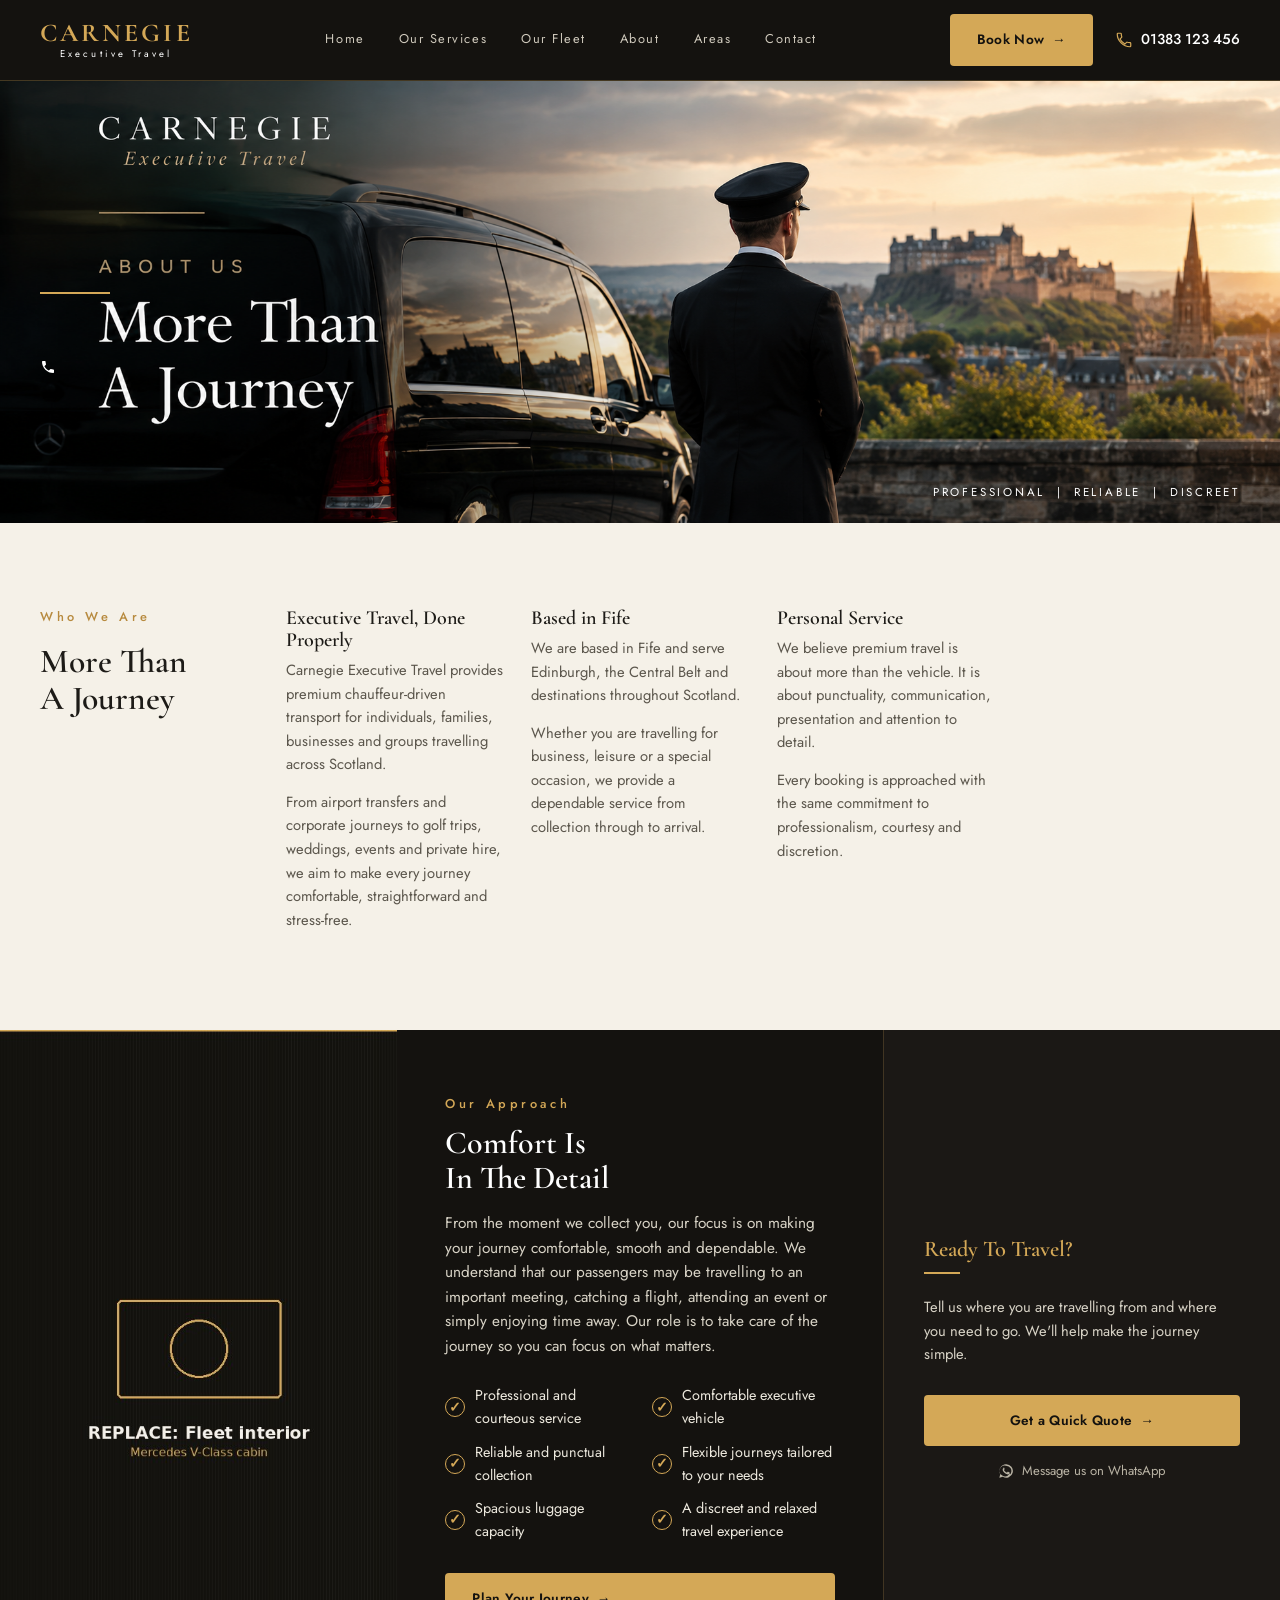
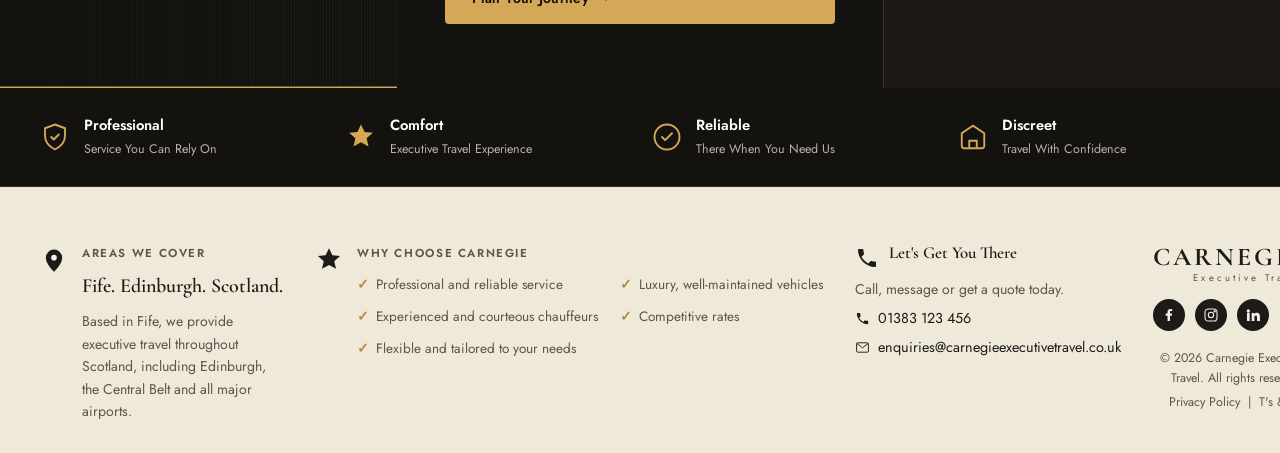
==== about.html @ edac4295 "added-about-page" ====
<!DOCTYPE html>
<html lang="en-GB">
<head>
  <meta charset="UTF-8">
  <meta name="viewport" content="width=device-width, initial-scale=1.0">

  <title>About Carnegie Executive Travel — Premium Chauffeur Travel Across Scotland</title>

  <meta
    name="description"
    content="Learn more about Carnegie Executive Travel, providing professional, reliable and discreet executive chauffeur travel across Fife, Edinburgh and Scotland."
  >

  <link rel="stylesheet" href="css/styles.css">

  <link rel="preconnect" href="https://fonts.googleapis.com">

  <link
    href="https://fonts.googleapis.com/css2?family=Cormorant+Garamond:wght@500;600;700&family=Jost:wght@400;500;600;700&display=swap"
    rel="stylesheet"
  >
</head>

<body>

<!-- ================= HEADER ================= -->

<header class="site-header">
  <div class="container header-inner">

    <a href="index.html#home" class="logo">
      <span class="logo-main">CARNEGIE</span>
      <span class="logo-sub">Executive Travel</span>
    </a>

    <nav class="main-nav" id="mainNav">
      <a href="index.html#home">Home</a>
      <a href="index.html#services">Our Services</a>
      <a href="index.html#fleet">Our Fleet</a>
      <a href="about.html" class="active">About</a>
      <a href="index.html#areas">Areas</a>
      <a href="index.html#contact">Contact</a>
    </nav>

    <div class="header-actions">

      <a
        href="index.html#contact"
        class="btn btn-gold js-open-quote"
      >
        Book Now
        <span aria-hidden="true">&rarr;</span>
      </a>

      <a href="tel:01383123456" class="header-phone">

        <svg
          width="18"
          height="18"
          viewBox="0 0 24 24"
          fill="none"
          aria-hidden="true"
        >
          <path
            d="M6.6 10.8c1.4 2.8 3.8 5.1 6.6 6.6l2.2-2.2c.3-.3.7-.4 1-.2 1.1.4 2.3.6 3.6.6.6 0 1 .4 1 1V20c0 .6-.4 1-1 1C11 21 3 13 3 4c0-.6.4-1 1-1h3.4c.6 0 1 .4 1 1 0 1.3.2 2.5.6 3.6.1.4 0 .8-.2 1L6.6 10.8z"
            stroke="currentColor"
            stroke-width="1.6"
          />
        </svg>

        01383 123 456

      </a>

      <button
        class="menu-toggle"
        id="menuToggle"
        aria-label="Toggle menu"
        aria-expanded="false"
      >
        <span></span>
        <span></span>
        <span></span>
      </button>

    </div>

  </div>
</header>


<!-- ================= ABOUT HERO ================= -->

<section class="hero" id="about-home">

  <div class="hero-media">

    <img
      src="images/about_us.png"
      alt="Carnegie Executive Travel Mercedes-Benz V-Class"
    >

    <div class="hero-overlay"></div>

  </div>

  <div class="container hero-content">

    <p class="eyebrow-plain">
    
    </p>

    <h1>
      <br>
      
    </h1>

    <p class="hero-tags">
     &nbsp;  &nbsp;
     &nbsp; &nbsp;
     
    </p>

    <span
      class="hero-divider"
      aria-hidden="true"
    ></span>

    <p class="hero-desc">
     
      <br>
     
    </p>

    <div class="hero-ctas">

    

      <a
      
      >

        <svg
          width="16"
          height="16"
          viewBox="0 0 24 24"
          fill="none"
          aria-hidden="true"
        >
          <path
            d="M6.6 10.8c1.4 2.8 3.8 5.1 6.6 6.6l2.2-2.2c.3-.3.7-.4 1-.2 1.1.4 2.3.6 3.6.6.6 0 1 .4 1 1V20c0 .6-.4 1-1 1C11 21 3 13 3 4c0-.6.4-1 1-1h3.4c.6 0 1 .4 1 1 0 1.3.2 2.5.6 3.6.1.4 0 .8-.2 1L6.6 10.8z"
            fill="currentColor"
          />
        </svg>

       

      </a>

    </div>

  </div>

  <div class="hero-strapline">
    PROFESSIONAL &nbsp;|&nbsp;
    RELIABLE &nbsp;|&nbsp;
    DISCREET
  </div>

</section>


<!-- ================= INTRODUCTION ================= -->

<section class="services">

  <div class="container services-grid">

    <div class="services-intro">

      <p class="eyebrow-plain small">
        Who We Are
      </p>

      <h2>
        More Than<br>
        A Journey
      </h2>

    </div>


    <div class="service-card">

      <h3>
        Executive Travel, Done Properly
      </h3>

      <p>
        Carnegie Executive Travel provides premium chauffeur-driven
        transport for individuals, families, businesses and groups
        travelling across Scotland.
      </p>

      <p>
        From airport transfers and corporate journeys to golf trips,
        weddings, events and private hire, we aim to make every
        journey comfortable, straightforward and stress-free.
      </p>

    </div>


    <div class="service-card">

      <h3>
        Based in Fife
      </h3>

      <p>
        We are based in Fife and serve Edinburgh, the Central Belt
        and destinations throughout Scotland.
      </p>

      <p>
        Whether you are travelling for business, leisure or a
        special occasion, we provide a dependable service from
        collection through to arrival.
      </p>

    </div>


    <div class="service-card">

      <h3>
        Personal Service
      </h3>

      <p>
        We believe premium travel is about more than the vehicle.
        It is about punctuality, communication, presentation and
        attention to detail.
      </p>

      <p>
        Every booking is approached with the same commitment to
        professionalism, courtesy and discretion.
      </p>

    </div>

  </div>

</section>


<!-- ================= OUR APPROACH ================= -->

<section class="fleet" id="our-approach">

  <div class="fleet-photo">

    <img
      src="images/fleet-interior.jpg"
      alt="Luxury interior of a Carnegie Executive Travel Mercedes-Benz V-Class"
    >

  </div>


  <div class="fleet-content">

    <p class="eyebrow-plain small light">
      Our Approach
    </p>

    <h2>
      Comfort Is<br>
      In The Detail
    </h2>

    <p class="fleet-desc">

      From the moment we collect you, our focus is on making your
      journey comfortable, smooth and dependable.

      We understand that our passengers may be travelling to an
      important meeting, catching a flight, attending an event or
      simply enjoying time away. Our role is to take care of the
      journey so you can focus on what matters.

    </p>

    <ul class="fleet-features">

      <li>
        Professional and courteous service
      </li>

      <li>
        Comfortable executive vehicle
      </li>

      <li>
        Reliable and punctual collection
      </li>

      <li>
        Flexible journeys tailored to your needs
      </li>

      <li>
        Spacious luggage capacity
      </li>

      <li>
        A discreet and relaxed travel experience
      </li>

    </ul>

    <a
      href="index.html#contact"
      class="btn btn-gold"
    >
      Plan Your Journey
      <span aria-hidden="true">&rarr;</span>
    </a>

  </div>


  <!-- ================= QUOTE ================= -->

  <div class="quote-teaser" id="contact">

    <h3>
      Ready To Travel?
    </h3>

    <span
      class="quote-divider"
      aria-hidden="true"
    ></span>

    <p>
      Tell us where you are travelling from and where you
      need to go. We'll help make the journey simple.
    </p>

    <a
      href="index.html#contact"
      class="btn btn-gold btn-block"
    >
      Get a Quick Quote
      <span aria-hidden="true">&rarr;</span>
    </a>

    <a
      href="https://wa.me/441383123456"
      class="whatsapp-link"
      target="_blank"
      rel="noopener"
    >

      <svg
        width="16"
        height="16"
        viewBox="0 0 24 24"
        fill="currentColor"
        aria-hidden="true"
      >
        <path d="M12 2a10 10 0 00-8.6 15L2 22l5.2-1.4A10 10 0 1012 2zm0 2a8 8 0 016.9 12.1l.4.7-1.9-.5-.7.4A8 8 0 1112 4zm-3.4 3.6c-.2 0-.5 0-.7.3-.2.3-.9.9-.9 2.1s.9 2.5 1 2.6c.1.2 1.8 2.8 4.4 3.8 2.2.9 2.6.7 3.1.6.5 0 1.6-.6 1.8-1.3.2-.6.2-1.2.2-1.3-.1-.1-.3-.2-.6-.4-.3-.1-1.6-.8-1.9-.9-.3-.1-.4-.1-.6.1-.2.3-.7.9-.8 1-.2.2-.3.2-.6.1-.3-.2-1.2-.5-2.3-1.5-.9-.8-1.4-1.7-1.6-2-.2-.3 0-.5.1-.6l.4-.5c.1-.2.2-.3.3-.5.1-.2 0-.4 0-.5-.1-.1-.6-1.5-.8-2-.2-.5-.4-.4-.6-.4z"/>
      </svg>

      Message us on WhatsApp

    </a>

  </div>

</section>


<!-- ================= WHY CARNEGIE ================= -->

<section class="trust-strip">

  <div class="container trust-grid">

    <div class="trust-item">

      <svg
        class="trust-icon"
        width="30"
        height="30"
        viewBox="0 0 24 24"
        fill="none"
        aria-hidden="true"
      >
        <path
          d="M12 2l8 3v6c0 5-3.4 8.7-8 11-4.6-2.3-8-6-8-11V5l8-3z"
          stroke="currentColor"
          stroke-width="1.5"
        />
        <path
          d="M9 12l2 2 4-4"
          stroke="currentColor"
          stroke-width="1.5"
          stroke-linecap="round"
          stroke-linejoin="round"
        />
      </svg>

      <div>
        <strong>Professional</strong>
        <span>Service You Can Rely On</span>
      </div>

    </div>


    <div class="trust-item">

      <svg
        class="trust-icon"
        width="30"
        height="30"
        viewBox="0 0 24 24"
        fill="none"
        aria-hidden="true"
      >
        <path
          d="M12 2l2.9 6 6.6.6-5 4.4 1.5 6.5L12 16.2 6 19.5l1.5-6.5-5-4.4 6.6-.6L12 2z"
          fill="currentColor"
        />
      </svg>

      <div>
        <strong>Comfort</strong>
        <span>Executive Travel Experience</span>
      </div>

    </div>


    <div class="trust-item">

      <svg
        class="trust-icon"
        width="30"
        height="30"
        viewBox="0 0 24 24"
        fill="none"
        aria-hidden="true"
      >
        <path
          d="M12 2a10 10 0 100 20 10 10 0 000-20z"
          stroke="currentColor"
          stroke-width="1.5"
        />
        <path
          d="M8 12l2.5 2.5L16 9"
          stroke="currentColor"
          stroke-width="1.5"
          stroke-linecap="round"
          stroke-linejoin="round"
        />
      </svg>

      <div>
        <strong>Reliable</strong>
        <span>There When You Need Us</span>
      </div>

    </div>


    <div class="trust-item">

      <svg
        class="trust-icon"
        width="30"
        height="30"
        viewBox="0 0 24 24"
        fill="none"
        aria-hidden="true"
      >
        <path
          d="M3 9l9-6 9 6v10a2 2 0 01-2 2H5a2 2 0 01-2-2V9z"
          stroke="currentColor"
          stroke-width="1.5"
        />
        <path
          d="M9 21v-6h6v6"
          stroke="currentColor"
          stroke-width="1.5"
        />
      </svg>

      <div>
        <strong>Discreet</strong>
        <span>Travel With Confidence</span>
      </div>

    </div>

  </div>

</section>


<!-- ================= FOOTER ================= -->

<footer class="site-footer" id="areas">

  <div class="container footer-grid">


    <!-- AREAS -->

    <div class="footer-col footer-col--icon">

      <svg
        class="footer-icon-lg"
        width="28"
        height="28"
        viewBox="0 0 24 24"
        fill="none"
        aria-hidden="true"
      >
        <path
          d="M12 22s7-6.3 7-12a7 7 0 10-14 0c0 5.7 7 12 7 12z"
          fill="currentColor"
        />
        <circle
          cx="12"
          cy="10"
          r="2.4"
          fill="#F5F1E8"
        />
      </svg>

      <div>

        <p class="footer-eyebrow">
          Areas We Cover
        </p>

        <p class="footer-lead">
          Fife. Edinburgh. Scotland.
        </p>

        <p class="footer-small">
          Based in Fife, we provide executive travel throughout
          Scotland, including Edinburgh, the Central Belt and
          all major airports.
        </p>

      </div>

    </div>


    <!-- WHY CHOOSE CARNEGIE -->

    <div class="footer-col footer-col--icon">

      <svg
        class="footer-icon-lg"
        width="28"
        height="28"
        viewBox="0 0 24 24"
        fill="none"
        aria-hidden="true"
      >
        <path
          d="M12 2l2.9 6 6.6.6-5 4.4 1.5 6.5L12 16.2 6 19.5l1.5-6.5-5-4.4 6.6-.6L12 2z"
          fill="currentColor"
        />
      </svg>

      <div>

        <p class="footer-eyebrow">
          Why Choose Carnegie
        </p>

        <ul class="footer-check footer-check--cols">
          <li>Professional and reliable service</li>
          <li>Luxury, well-maintained vehicles</li>
          <li>Experienced and courteous chauffeurs</li>
          <li>Competitive rates</li>
          <li>Flexible and tailored to your needs</li>
        </ul>

      </div>

    </div>


    <!-- CONTACT -->

    <div class="footer-col" id="contact-details">

      <div class="footer-heading-row">

        <svg
          class="footer-icon-lg"
          width="24"
          height="24"
          viewBox="0 0 24 24"
          fill="none"
          aria-hidden="true"
        >
          <path
            d="M6.6 10.8c1.4 2.8 3.8 5.1 6.6 6.6l2.2-2.2c.3-.3.7-.4 1-.2 1.1.4 2.3.6 3.6.6.6 0 1 .4 1 1V20c0 .6-.4 1-1 1C11 21 3 13 3 4c0-.6.4-1 1-1h3.4c.6 0 1 .4 1 1 0 1.3.2 2.5.6 3.6.1.4 0 .8-.2 1L6.6 10.8z"
            fill="currentColor"
          />
        </svg>

        <h4>
          Let's Get You There
        </h4>

      </div>

      <p class="footer-small">
        Call, message or get a quote today.
      </p>

      <p class="footer-contact">

        <svg
          width="15"
          height="15"
          viewBox="0 0 24 24"
          fill="none"
          aria-hidden="true"
        >
          <path
            d="M6.6 10.8c1.4 2.8 3.8 5.1 6.6 6.6l2.2-2.2c.3-.3.7-.4 1-.2 1.1.4 2.3.6 3.6.6.6 0 1 .4 1 1V20c0 .6-.4 1-1 1C11 21 3 13 3 4c0-.6.4-1 1-1h3.4c.6 0 1 .4 1 1 0 1.3.2 2.5.6 3.6.1.4 0 .8-.2 1L6.6 10.8z"
            fill="currentColor"
          />
        </svg>

        <a href="tel:01383123456">
          01383 123 456
        </a>

      </p>

      <p class="footer-contact">

        <svg
          width="15"
          height="15"
          viewBox="0 0 24 24"
          fill="none"
          aria-hidden="true"
        >
          <rect
            x="2.5"
            y="4.5"
            width="19"
            height="15"
            rx="2"
            stroke="currentColor"
            stroke-width="1.5"
          />

          <path
            d="M3.5 6l8.5 6.5L20.5 6"
            stroke="currentColor"
            stroke-width="1.5"
            stroke-linecap="round"
            stroke-linejoin="round"
          />

        </svg>

        <a href="mailto:enquiries@carnegieexecutivetravel.co.uk">
          enquiries@carnegieexecutivetravel.co.uk
        </a>

      </p>

    </div>


    <!-- BRAND -->

    <div class="footer-col footer-brand">

      <div class="logo">

        <span class="logo-main">
          CARNEGIE
        </span>

        <span class="logo-sub">
          Executive Travel
        </span>

      </div>


      <div class="footer-social">

        <a href="#" aria-label="Facebook">
          <svg
            width="16"
            height="16"
            viewBox="0 0 24 24"
            fill="currentColor"
          >
            <path
              d="M13.5 21v-8h2.7l.4-3.2h-3.1V7.7c0-.9.3-1.6 1.6-1.6h1.7V3.2C16.5 3.1 15.4 3 14.2 3c-2.6 0-4.4 1.6-4.4 4.5v2.3H7v3.2h2.8v8h3.7z"
            />
          </svg>
        </a>

        <a href="#" aria-label="Instagram">
          <svg
            width="16"
            height="16"
            viewBox="0 0 24 24"
            fill="none"
            stroke="currentColor"
            stroke-width="1.6"
          >
            <rect
              x="3"
              y="3"
              width="18"
              height="18"
              rx="5"
            />
            <circle
              cx="12"
              cy="12"
              r="4"
            />
            <circle
              cx="17.5"
              cy="6.5"
              r="1"
            />
          </svg>
        </a>

        <a href="#" aria-label="LinkedIn">
          <svg
            width="16"
            height="16"
            viewBox="0 0 24 24"
            fill="currentColor"
          >
            <path
              d="M4.98 3.5a2.5 2.5 0 110 5 2.5 2.5 0 010-5zM3 9h4v12H3V9zm7 0h3.8v1.7h.05c.53-1 1.83-2.05 3.77-2.05 4.03 0 4.78 2.66 4.78 6.1V21H18v-5.4c0-1.3-.02-2.96-1.8-2.96-1.8 0-2.08 1.4-2.08 2.86V21H10V9z"
            />
          </svg>
        </a>

      </div>


      <p class="footer-copy">
        © 2026 Carnegie Executive Travel. All rights reserved.
      </p>

      <p class="footer-legal">
        <a href="#">
          Privacy Policy
        </a>

        &nbsp;|&nbsp;

        <a href="#">
          T's &amp; C's
        </a>
      </p>

    </div>

  </div>

</footer>


<!-- ================= JAVASCRIPT ================= -->

<script src="js/script.js"></script>

</body>
</html>
---- css/styles.css ----
/* ============ TOKENS ============ */
:root{
  --black:#14120F;
  --near-black:#1B1815;
  --gold:#D4A857;
  --gold-deep:#B78A3E;
  --cream:#F5F1E8;
  --cream-2:#EFE9DA;
  --ink:#1D1B17;
  --ink-soft:#5B564C;
  --white:#FFFFFF;
  --border:#E3DCC9;

  --font-display:'Cormorant Garamond', serif;
  --font-body:'Jost', sans-serif;

  --maxw:1400px;
  --radius:4px;
}

/* ============ RESET ============ */
*{ box-sizing:border-box; margin:0; padding:0; }
html{ scroll-behavior:smooth; }
@media (prefers-reduced-motion: reduce){
  html{ scroll-behavior:auto; }
  *{ animation-duration:.001ms !important; transition-duration:.001ms !important; }
}
body{
  font-family:var(--font-body);
  color:var(--ink);
  background:var(--cream);
  line-height:1.6;
  -webkit-font-smoothing:antialiased;
}
img{ max-width:100%; display:block; }
a{ color:inherit; text-decoration:none; }
ul{ list-style:none; }
button{ font-family:inherit; }
input, select, textarea{ font-family:inherit; font-size:0.95rem; }
a:focus-visible, button:focus-visible, input:focus-visible, select:focus-visible, textarea:focus-visible{
  outline:2px solid var(--gold); outline-offset:2px;
}

.container{ max-width:var(--maxw); margin:0 auto; padding:0 40px; }

h1,h2,h3,h4{ font-family:var(--font-display); font-weight:600; color:var(--ink); line-height:1.1; }

.eyebrow-plain{
  font-family:var(--font-body);
  font-size:0.8rem;
  letter-spacing:0.28em;
  color:var(--white);
  font-weight:500;
}
.eyebrow-plain.small{ color:var(--gold-deep); }
.eyebrow-plain.light{ color:var(--gold); }

/* ============ BUTTONS ============ */
.btn{
  display:inline-flex; align-items:center; gap:8px;
  padding:14px 26px;
  font-family:var(--font-body);
  font-size:0.85rem;
  font-weight:600;
  letter-spacing:0.02em;
  border-radius:var(--radius);
  border:1.5px solid transparent;
  cursor:pointer;
  transition:background .15s ease, color .15s ease, transform .15s ease, border-color .15s ease;
  white-space:nowrap;
}
.btn:hover{ transform:translateY(-1px); }
.btn-gold{ background:var(--gold); color:var(--black); }
.btn-gold:hover{ background:var(--gold-deep); }
.btn-outline-light{ background:transparent; border-color:rgba(255,255,255,0.55); color:var(--white); }
.btn-outline-light:hover{ background:rgba(255,255,255,0.1); }
.btn-outline-dark{ background:transparent; border-color:var(--ink); color:var(--ink); }
.btn-outline-dark:hover{ background:var(--ink); color:var(--cream); }
.btn-block{ width:100%; justify-content:center; margin-top:6px; }

/* ============ HEADER ============ */
.site-header{
  position:sticky; top:0; z-index:100;
  background:var(--black);
  border-bottom:1px solid rgba(212,168,87,0.25);
}
.header-inner{
  display:flex; align-items:center; justify-content:space-between;
  gap:24px; padding:14px 40px;
}
.logo{ display:flex; flex-direction:column; line-height:1; }
.logo-main{
  font-family:var(--font-display); font-weight:700;
  font-size:1.6rem; letter-spacing:0.12em; color:var(--gold);
}
.logo-sub{
  font-family:var(--font-body); font-size:0.6rem;
  letter-spacing:0.32em; color:var(--white); margin-top:4px; text-align:center;
}

.main-nav{ display:flex; gap:34px; }
.main-nav a{
  font-size:0.8rem; letter-spacing:0.12em; color:#CFC9BC;
  padding:8px 0; border-bottom:2px solid transparent;
  transition:color .15s ease, border-color .15s ease;
}
.main-nav a:hover, .main-nav a.active{ color:var(--gold); border-color:var(--gold); }

.header-actions{ display:flex; align-items:center; gap:22px; }
.header-phone{
  display:flex; align-items:center; gap:8px;
  color:var(--white); font-size:0.9rem; font-weight:500;
}
.header-phone svg{ color:var(--gold); }

.menu-toggle{
  display:none; background:none; border:1px solid var(--gold); border-radius:4px;
  padding:8px 10px; cursor:pointer;
}
.menu-toggle span{ display:block; width:20px; height:2px; background:var(--gold); margin:4px 0; }

/* ============ HERO ============ */
.hero{ position:relative; color:var(--white); overflow:hidden; }
.hero-media{ position:absolute; inset:0; }
.hero-media img{ width:100%; height:100%; object-fit:cover; }

.hero-overlay {
  position: absolute;
  inset: 0;
  background: transparent;
  pointer-events: none;
}
/*.hero-overlay{
  position:absolute; inset:0;
  background:linear-gradient(90deg, rgba(10,9,7,0.86) 0%, rgba(10,9,7,0.55) 42%, rgba(10,9,7,0.05) 68%);
}
*/
.hero-content {
  position: relative;
  padding: 90px 40px 100px;
  max-width: 1100px;
  margin-left: 0;
  margin-right: auto;
  text-align: left;
}

.hero h1{
  font-size:clamp(2.2rem, 4.4vw, 3.4rem);
  color:var(--white);
  margin:10px 0 16px;
}
.hero-tags{
  font-size:0.82rem; font-weight:700; letter-spacing:0.06em; color:var(--white);
  white-space:nowrap;
}
.hero-divider{
  display:block; width:70px; height:2px; background:var(--gold);
  margin:14px 0;
}
.hero-desc{ font-size:1.0rem; color:#E7E3D8; margin:0 0 24px; max-width:46ch; }

@media (max-width:900px){
  .hero-tags{ white-space:normal; }
}
.hero-ctas{ display:flex; gap:16px; flex-wrap:wrap; }
.hero-strapline{
  position:relative;
  text-align:right;
  font-size:0.72rem; letter-spacing:0.24em; color:var(--white);
  padding:0 40px 22px;
}

@media (max-width:760px){
  .hero-content{ padding:70px 24px 90px; }
  .hero-overlay{ background:linear-gradient(180deg, rgba(10,9,7,0.55) 0%, rgba(10,9,7,0.86) 55%, rgba(10,9,7,0.92) 100%); }
}

/* ============ TRUST STRIP ============ */
.trust-strip{ background:var(--black); padding:26px 0; border-bottom:1px solid rgba(212,168,87,0.2); }
.trust-grid{ display:grid; grid-template-columns:repeat(4,1fr); gap:24px; }
.trust-item{ display:flex; align-items:center; gap:14px; }
.trust-icon{ color:var(--gold); flex-shrink:0; }
.trust-item strong{ display:block; color:var(--white); font-size:0.92rem; font-weight:600; }
.trust-item span{ display:block; color:#B9B3A4; font-size:0.78rem; margin-top:2px; }
@media (max-width:900px){ .trust-grid{ grid-template-columns:repeat(2,1fr); } }
@media (max-width:520px){ .trust-grid{ grid-template-columns:1fr; } }

/* ============ SERVICES ============ */
.services{ padding:84px 0; background:var(--cream); }
.services-grid{
  display:grid;
  grid-template-columns:1fr 1fr 1fr 1fr 1fr;
  gap:28px;
  align-items:start;
}
.services-intro{ grid-column: span 1; display:flex; flex-direction:column; justify-content:center; gap:16px; }
.services-intro h2{ font-size:2.1rem; margin-bottom:6px; }
.services-intro .btn{ align-self:flex-start; margin-top:6px; }

.service-card{ display:flex; flex-direction:column; }
.service-photo{
  aspect-ratio:4/3; overflow:hidden; border-radius:var(--radius); margin-bottom:16px;
}
.service-card--tall .service-photo{ aspect-ratio:3/4.6; }
.service-photo img{ width:100%; height:100%; object-fit:cover; transition:transform .3s ease; }
.service-card:hover .service-photo img{ transform:scale(1.04); }
.service-card h3{ font-size:1.25rem; margin-bottom:8px; }
.service-card p{ color:var(--ink-soft); font-size:0.92rem; margin-bottom:14px; flex-grow:1; }
.find-out-more{
  font-size:0.82rem; font-weight:600; color:var(--ink);
  border-bottom:1px solid var(--ink); padding-bottom:2px; align-self:flex-start;
  display:inline-flex; align-items:center; gap:6px;
  background:none; border-top:none; border-left:none; border-right:none; cursor:pointer;
}
.find-out-more:hover{ color:var(--gold-deep); border-color:var(--gold-deep); }

@media (max-width:1100px){
  .services-grid{ grid-template-columns:1fr 1fr; }
  .services-intro{ grid-column:1 / -1; }
}
@media (max-width:640px){
  .services-grid{ grid-template-columns:1fr; }
}

/* ============ FLEET ============ */
.fleet{
  background:var(--black); color:var(--white);
  display:grid;
  grid-template-columns: 0.9fr 1.1fr 0.9fr;
}
.fleet-photo{ min-height:520px; }
.fleet-photo img{ width:100%; height:100%; object-fit:cover; }

.fleet-content{ padding:64px 48px; display:flex; flex-direction:column; justify-content:center; }
.fleet-content h2{ color:var(--white); font-size:2rem; margin:10px 0 16px; }
.fleet-desc{ color:#D8D3C6; font-size:0.96rem; max-width:44ch; margin-bottom:26px; }
.fleet-features{
  display:grid; grid-template-columns:1fr 1fr; gap:10px 24px; margin-bottom:30px;
}
.fleet-features li{
  font-size:0.9rem; color:#EDE9DE; display:flex; align-items:center; gap:10px;
}
.fleet-features li::before{
  content:"✓"; color:var(--gold); font-weight:700; font-size:0.85rem;
  width:18px; height:18px; border:1px solid var(--gold); border-radius:50%;
  display:flex; align-items:center; justify-content:center; flex-shrink:0;
}

/* ============ QUOTE TEASER (fleet column) ============ */
.quote-teaser{
  background:var(--near-black); padding:44px 40px;
  border-left:1px solid rgba(212,168,87,0.2);
  display:flex; flex-direction:column; justify-content:center;
}
.quote-teaser h3{ color:var(--gold); font-size:1.4rem; margin-bottom:10px; }
.quote-teaser p{ color:#D8D3C6; font-size:0.92rem; margin-bottom:22px; }

@media (max-width:1050px){
  .fleet{ grid-template-columns:1fr; }
  .fleet-photo{ min-height:340px; }
  .quote-teaser{ border-left:none; border-top:1px solid rgba(212,168,87,0.2); }
}

/* ============ SHARED FORM FIELD STYLES (used inside modal) ============ */
.quote-divider{ display:block; width:36px; height:2px; background:var(--gold); margin-bottom:22px; }
.form-row{ display:grid; grid-template-columns:1fr 1fr; gap:12px; margin-bottom:12px; }
.field{ display:flex; flex-direction:column; }
.field label{ font-size:0; height:0; overflow:hidden; } /* visually hidden, placeholder carries label */
.field input, .field select, .field textarea{
  background:#26221C; border:1px solid #3A342A; color:var(--white);
  padding:12px 14px; border-radius:var(--radius); font-size:0.88rem;
  width:100%;
}
.field input::placeholder, .field textarea::placeholder{ color:#8C8578; }
.field select{ color:#C9C2B2; appearance:none; background-image:linear-gradient(45deg, transparent 50%, var(--gold) 50%), linear-gradient(135deg, var(--gold) 50%, transparent 50%); background-position: calc(100% - 18px) center, calc(100% - 13px) center; background-size:5px 5px, 5px 5px; background-repeat:no-repeat; }
.field textarea{ resize:vertical; margin-bottom:4px; }
.form-status{ margin-top:12px; font-size:0.82rem; color:var(--gold); min-height:1.2em; }
.whatsapp-link{
  display:flex; align-items:center; justify-content:center; gap:8px;
  margin-top:14px; font-size:0.82rem; color:#B9B3A4;
}
.whatsapp-link:hover{ color:var(--gold); }

.field-radio-row{
  display:flex; align-items:center; gap:16px;
  margin-bottom:12px; padding:4px 2px;
}
.field-radio-label{ font-size:0.78rem; color:#8C8578; }
.radio-pill{
  display:flex; align-items:center; gap:6px; cursor:pointer;
  font-size:0.85rem; color:#C9C2B2;
}
.radio-pill input{ accent-color:var(--gold); width:14px; height:14px; cursor:pointer; }

.char-count{
  display:block; text-align:right; font-size:0.72rem;
  color:#8C8578; margin-top:2px; margin-bottom:10px;
}

#returnFieldsRow.is-hidden{ display:none; }

@media (max-width:520px){
  .form-row{ grid-template-columns:1fr; }
}

/* ============ QUOTE MODAL ============ */
.modal-overlay{
  position:fixed; inset:0; z-index:200;
  background:rgba(10,9,7,0.75);
  display:flex; align-items:center; justify-content:center;
  padding:24px;
  opacity:0; visibility:hidden;
  transition:opacity .2s ease;
}
.modal-overlay.is-open{ opacity:1; visibility:visible; }
.modal-panel{
  position:relative;
  background:var(--near-black);
  border:1px solid rgba(212,168,87,0.25);
  border-radius:var(--radius);
  width:100%; max-width:640px; max-height:90vh; overflow-y:auto;
  padding:44px 40px;
  transform:translateY(16px);
  transition:transform .2s ease;
}
.modal-overlay.is-open .modal-panel{ transform:translateY(0); }
.modal-panel h3{ color:var(--gold); font-size:1.4rem; margin-bottom:10px; }
.modal-close{
  position:absolute; top:16px; right:16px;
  background:none; border:none; color:var(--gold);
  font-size:1.8rem; line-height:1; cursor:pointer; padding:4px;
}
.modal-close:hover{ color:var(--white); }
body.modal-open{ overflow:hidden; }

@media (max-width:520px){
  .modal-panel{ padding:32px 24px; }
}

/* ============ FOOTER ============ */
.site-footer{ background:var(--cream-2); padding:56px 0 30px; border-top:1px solid var(--border); }
.footer-grid{ display:grid; grid-template-columns:1.2fr 1.35fr 1.1fr 0.85fr; gap:32px; align-items:start; }

.footer-col--icon{ display:flex; gap:14px; }
.footer-icon-lg{ color:var(--ink); flex-shrink:0; margin-top:2px; }

.footer-eyebrow{
  font-size:0.72rem; font-weight:600; letter-spacing:0.14em; text-transform:uppercase;
  color:var(--ink-soft); margin-bottom:8px;
}
.footer-heading-row{ display:flex; align-items:center; gap:10px; margin-bottom:6px; }
.footer-heading-row h4{ font-size:1.15rem; }
.footer-heading-row .footer-icon-lg{ margin-top:0; }

.footer-col h4{ font-size:1.05rem; margin-bottom:10px; }
.footer-lead{ font-weight:600; font-family:var(--font-display); font-size:1.25rem; margin-bottom:8px; white-space:nowrap; }
.footer-small{ color:var(--ink-soft); font-size:0.88rem; max-width:34ch; }

.footer-check--cols{
  display:grid; grid-template-columns:auto auto; gap:2px 22px; margin-top:2px;
}
.footer-check li{
  font-size:0.85rem; color:var(--ink-soft); padding:4px 0; display:flex; gap:7px;
  align-items:flex-start; white-space:nowrap;
}
.footer-check li::before{ content:"✓"; color:var(--gold-deep); font-weight:700; flex-shrink:0; }

.footer-contact{ display:flex; align-items:center; gap:8px; margin-top:6px; }
.footer-contact svg{ color:var(--ink); flex-shrink:0; }
.footer-contact a{ font-size:0.9rem; color:var(--ink); }
.footer-contact a:hover{ color:var(--gold-deep); }

.footer-brand{ display:flex; flex-direction:column; align-items:flex-end; text-align:right; }
.footer-brand .logo{ margin-bottom:16px; align-items:flex-end; }
.footer-brand .logo-main{ color:var(--ink); }
.footer-brand .logo-sub{ color:var(--ink-soft); }
.footer-social{ display:flex; gap:10px; margin-bottom:18px; align-self:flex-start; }
.footer-social a{
  width:32px; height:32px; border-radius:50%; background:var(--ink);
  color:var(--cream); display:flex; align-items:center; justify-content:center;
  transition:background .15s ease;
}
.footer-social a:hover{ background:var(--gold-deep); }
.footer-copy{ font-size:0.78rem; color:var(--ink-soft); }
.footer-legal{ font-size:0.78rem; color:var(--ink-soft); margin-top:4px; }
.footer-legal a:hover{ color:var(--gold-deep); }

@media (max-width:980px){
  .footer-grid{ grid-template-columns:1fr 1fr; }
  .footer-brand{ align-items:flex-start; text-align:left; }
  .footer-brand .logo{ align-items:flex-start; }
  .footer-social{ align-self:flex-start; }
}
@media (max-width:560px){ .footer-grid{ grid-template-columns:1fr; } }
@media (max-width:700px){
  .footer-check li{ white-space:normal; }
  .footer-check--cols{ grid-template-columns:1fr; }
  .footer-lead{ white-space:normal; }
}

/* ============ ABOUT PAGE ============ */
.page-hero{ background:var(--black); padding:70px 0 50px; }
.page-title{ color:var(--white); font-size:clamp(2rem,4vw,2.8rem); margin-top:10px; }

.about-content{ padding:70px 0; }
.about-grid{ display:grid; grid-template-columns:1.2fr 0.9fr; gap:50px; align-items:start; }
.about-text h2{ font-size:1.8rem; margin-bottom:14px; }
.about-text p{ color:var(--ink-soft); margin-bottom:14px; max-width:60ch; }

.company-card{
  background:var(--cream-2); border:1px solid var(--border);
  border-radius:var(--radius); padding:30px;
}
.company-card h3{ font-size:1.15rem; margin-bottom:14px; }
.company-details{ margin:0 0 22px; }
.company-details div{
  display:flex; justify-content:space-between; gap:14px;
  padding:8px 0; border-top:1px solid var(--border); font-size:0.88rem;
}
.company-details div:first-child{ border-top:none; }
.company-details dt{ color:var(--ink-soft); }
.company-details dd{ font-weight:600; text-align:right; }

@media (max-width:860px){ .about-grid{ grid-template-columns:1fr; } }

/* ============ MOBILE NAV ============ */
@media (max-width:980px){
  .main-nav{
    position:fixed; top:64px; left:0; right:0; z-index:99;
    background:var(--black); flex-direction:column; align-items:flex-start;
    padding:20px 32px 30px; gap:16px; display:none;
    border-bottom:1px solid rgba(212,168,87,0.25);
  }
  .main-nav.open{ display:flex; }
  .header-actions .btn{ display:none; }
  .header-phone{ display:none; }
  .menu-toggle{ display:block; }
}
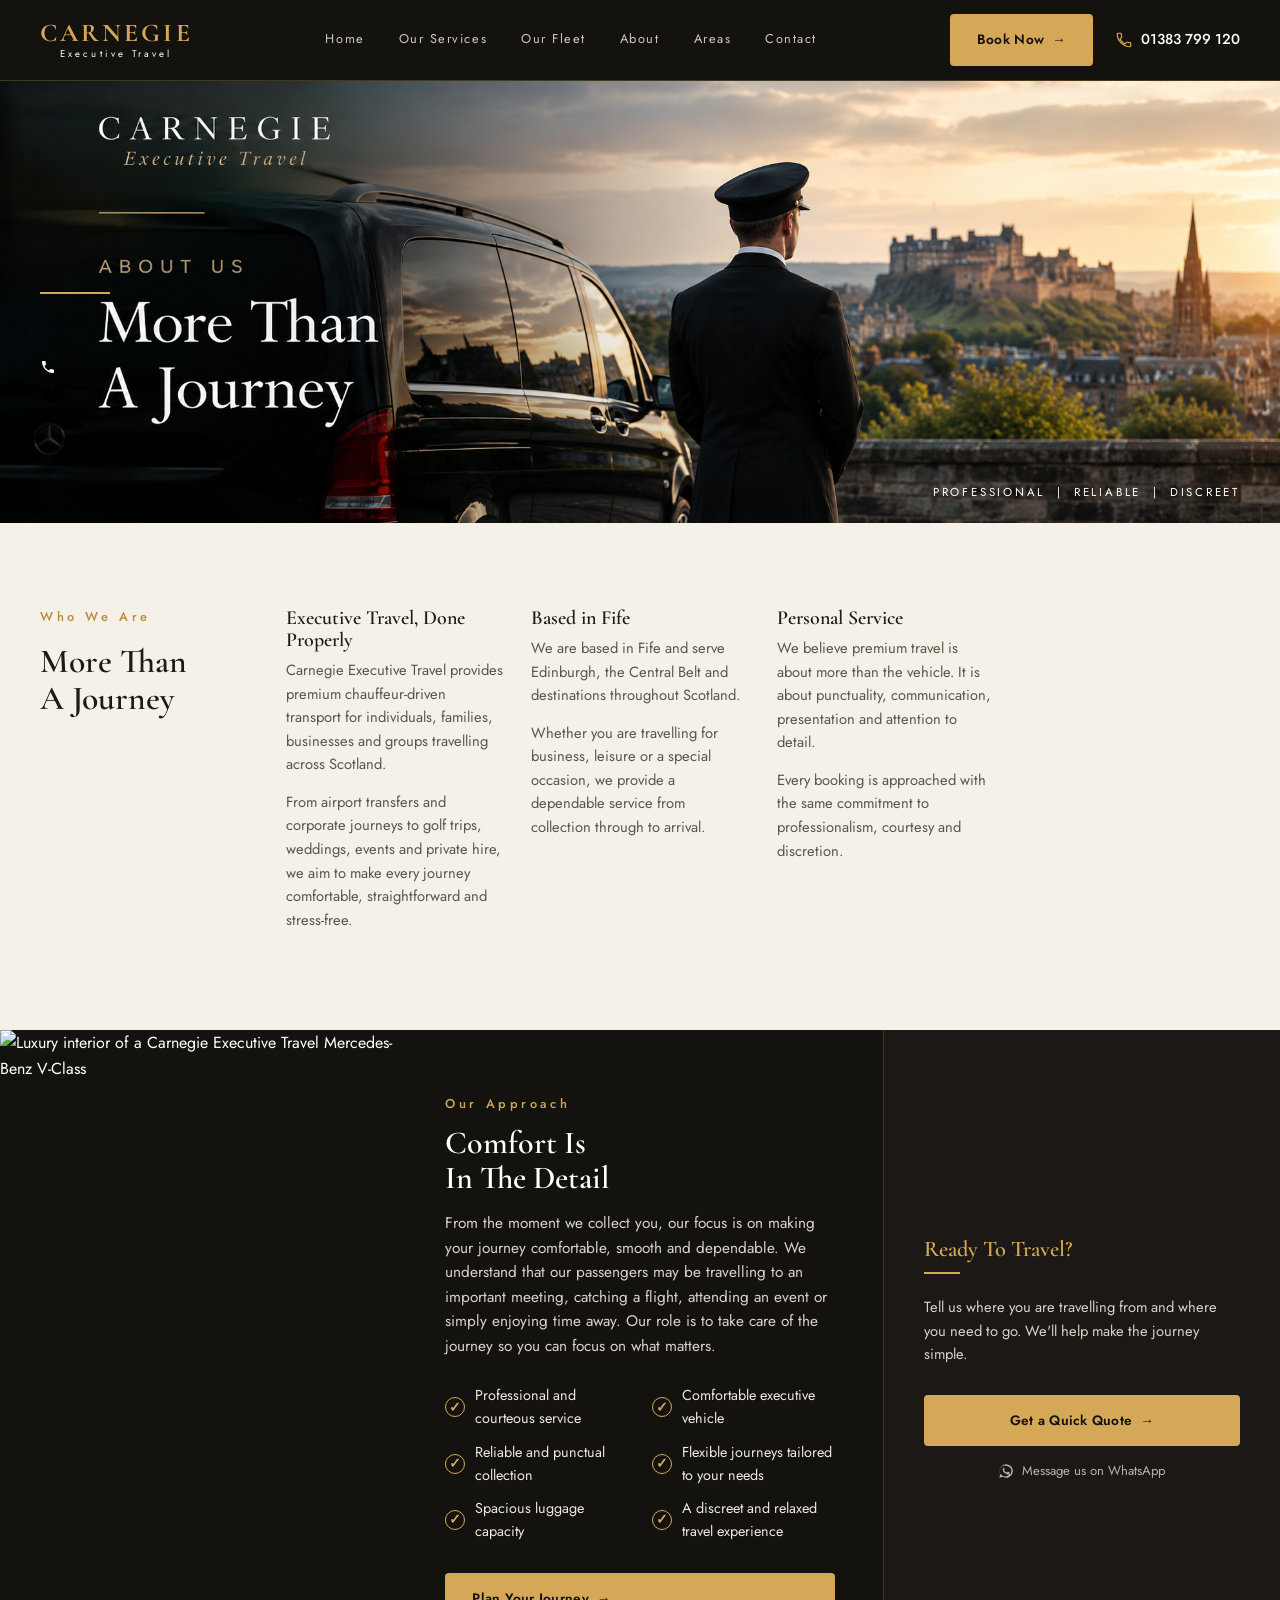
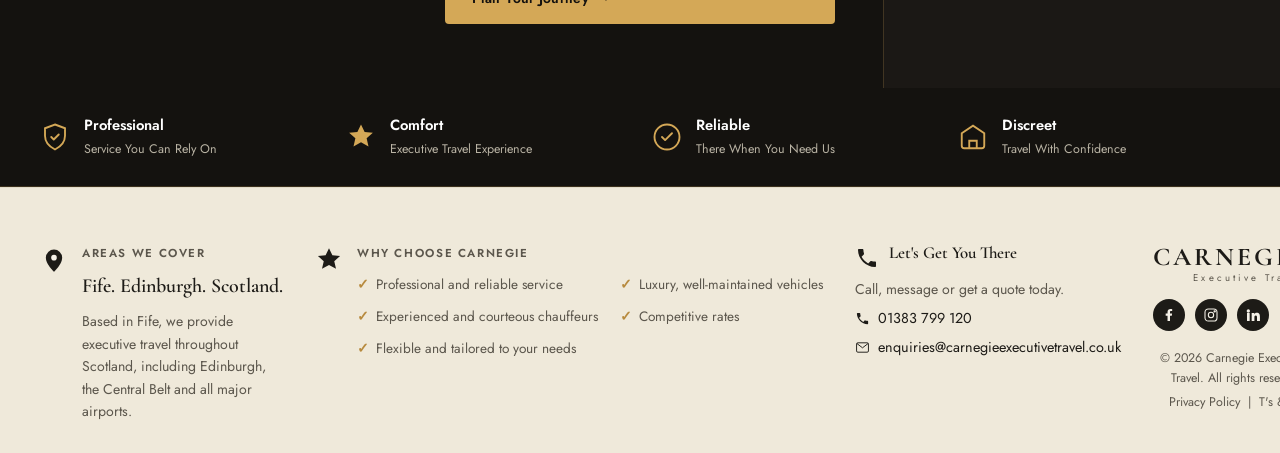
==== commit a4c64f31: "added-phone-number" ====
--- a/about.html
+++ b/about.html
@@ -52,7 +52,7 @@
         <span aria-hidden="true">&rarr;</span>
       </a>
 
-      <a href="tel:01383123456" class="header-phone">
+      <a href="tel:01383799120" class="header-phone">
 
         <svg
           width="18"
@@ -68,7 +68,7 @@
           />
         </svg>
 
-        01383 123 456
+        01383 799 120
 
       </a>
 
@@ -259,10 +259,10 @@
 
 <section class="fleet" id="our-approach">
 
-  <div class="fleet-photo">
+  <div class="-photo">
 
     <img
-      src="images/fleet-interior.jpg"
+      src="images/terior.jpg"
       alt="Luxury interior of a Carnegie Executive Travel Mercedes-Benz V-Class"
     >
 
@@ -645,8 +645,8 @@
           />
         </svg>
 
-        <a href="tel:01383123456">
-          01383 123 456
+        <a href="tel:01383799120">
+          01383 799 120
         </a>
 
       </p>
